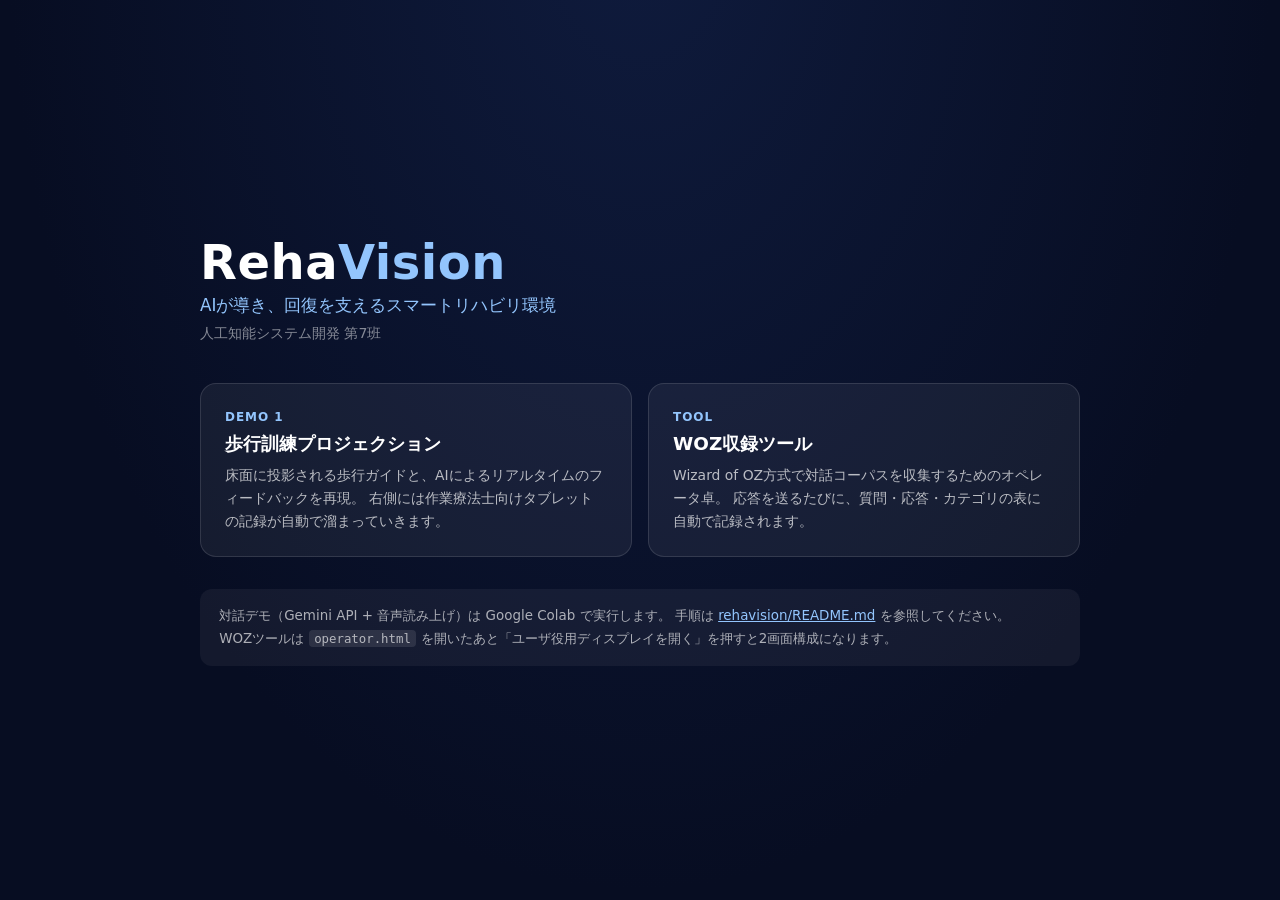
==== index.html @ bee62efb "GitHub Pages用のトップページを追加 デモをブラウザから直接開けるようにする。" ====
<!doctype html>
<html lang="ja">
<head>
<meta charset="utf-8" />
<meta name="viewport" content="width=device-width, initial-scale=1" />
<title>Rehavision — デモ一覧</title>
<style>
  :root {
    --navy: #0f1b3d;
    --navy-deep: #070d22;
    --blue: #3b82f6;
    --blue-light: #93c5fd;
    --ink: #0f172a;
    --muted: #64748b;
    --line: #e2e8f0;
  }
  * { box-sizing: border-box; }
  body {
    margin: 0;
    min-height: 100vh;
    background: radial-gradient(ellipse at 50% -10%, var(--navy) 0%, var(--navy-deep) 70%);
    color: #fff;
    font-family: "Hiragino Sans", "Yu Gothic UI", "Segoe UI", system-ui, sans-serif;
    display: flex;
    align-items: center;
    justify-content: center;
    padding: 2.5rem 1.5rem;
  }
  .wrap { width: min(880px, 100%); }
  h1 { font-size: clamp(2rem, 5vw, 3rem); font-weight: 800; margin: 0 0 0.3rem; letter-spacing: 0.01em; }
  h1 .accent { color: var(--blue-light); }
  .tagline { color: var(--blue-light); margin: 0 0 0.4rem; font-size: 1.05rem; }
  .team { color: rgba(255,255,255,0.5); margin: 0 0 2.5rem; font-size: 0.88rem; }
  .cards { display: grid; grid-template-columns: repeat(auto-fit, minmax(260px, 1fr)); gap: 1rem; }
  .card {
    display: block;
    background: rgba(255,255,255,0.06);
    border: 1px solid rgba(255,255,255,0.12);
    border-radius: 16px;
    padding: 1.4rem 1.5rem;
    text-decoration: none;
    color: inherit;
    transition: background 0.15s ease, transform 0.15s ease;
  }
  .card:hover { background: rgba(255,255,255,0.12); transform: translateY(-2px); }
  .card-label { font-size: 0.75rem; color: var(--blue-light); font-weight: 700; letter-spacing: 0.08em; }
  .card-title { font-size: 1.15rem; font-weight: 700; margin: 0.4rem 0 0.5rem; }
  .card-desc { font-size: 0.87rem; line-height: 1.65; color: rgba(255,255,255,0.7); margin: 0; }
  .note {
    margin-top: 2rem;
    padding: 1rem 1.2rem;
    border-radius: 12px;
    background: rgba(255,255,255,0.05);
    font-size: 0.84rem;
    line-height: 1.7;
    color: rgba(255,255,255,0.65);
  }
  .note a { color: var(--blue-light); }
  code {
    background: rgba(255,255,255,0.1);
    padding: 0.1rem 0.35rem;
    border-radius: 4px;
    font-size: 0.92em;
  }
</style>
</head>
<body>
  <div class="wrap">
    <h1>Reha<span class="accent">Vision</span></h1>
    <p class="tagline">AIが導き、回復を支えるスマートリハビリ環境</p>
    <p class="team">人工知能システム開発 第7班</p>

    <div class="cards">
      <a class="card" href="rehavision/demo-ui/">
        <span class="card-label">DEMO 1</span>
        <h2 class="card-title">歩行訓練プロジェクション</h2>
        <p class="card-desc">
          床面に投影される歩行ガイドと、AIによるリアルタイムのフィードバックを再現。
          右側には作業療法士向けタブレットの記録が自動で溜まっていきます。
        </p>
      </a>

      <a class="card" href="rehavision/woz-tool/operator.html">
        <span class="card-label">TOOL</span>
        <h2 class="card-title">WOZ収録ツール</h2>
        <p class="card-desc">
          Wizard of OZ方式で対話コーパスを収集するためのオペレータ卓。
          応答を送るたびに、質問・応答・カテゴリの表に自動で記録されます。
        </p>
      </a>
    </div>

    <div class="note">
      対話デモ（Gemini API + 音声読み上げ）は Google Colab で実行します。
      手順は <a href="https://github.com/taku629/AI_System_dev/tree/main/rehavision">rehavision/README.md</a> を参照してください。
      <br />
      WOZツールは <code>operator.html</code> を開いたあと「ユーザ役用ディスプレイを開く」を押すと2画面構成になります。
    </div>
  </div>
</body>
</html>
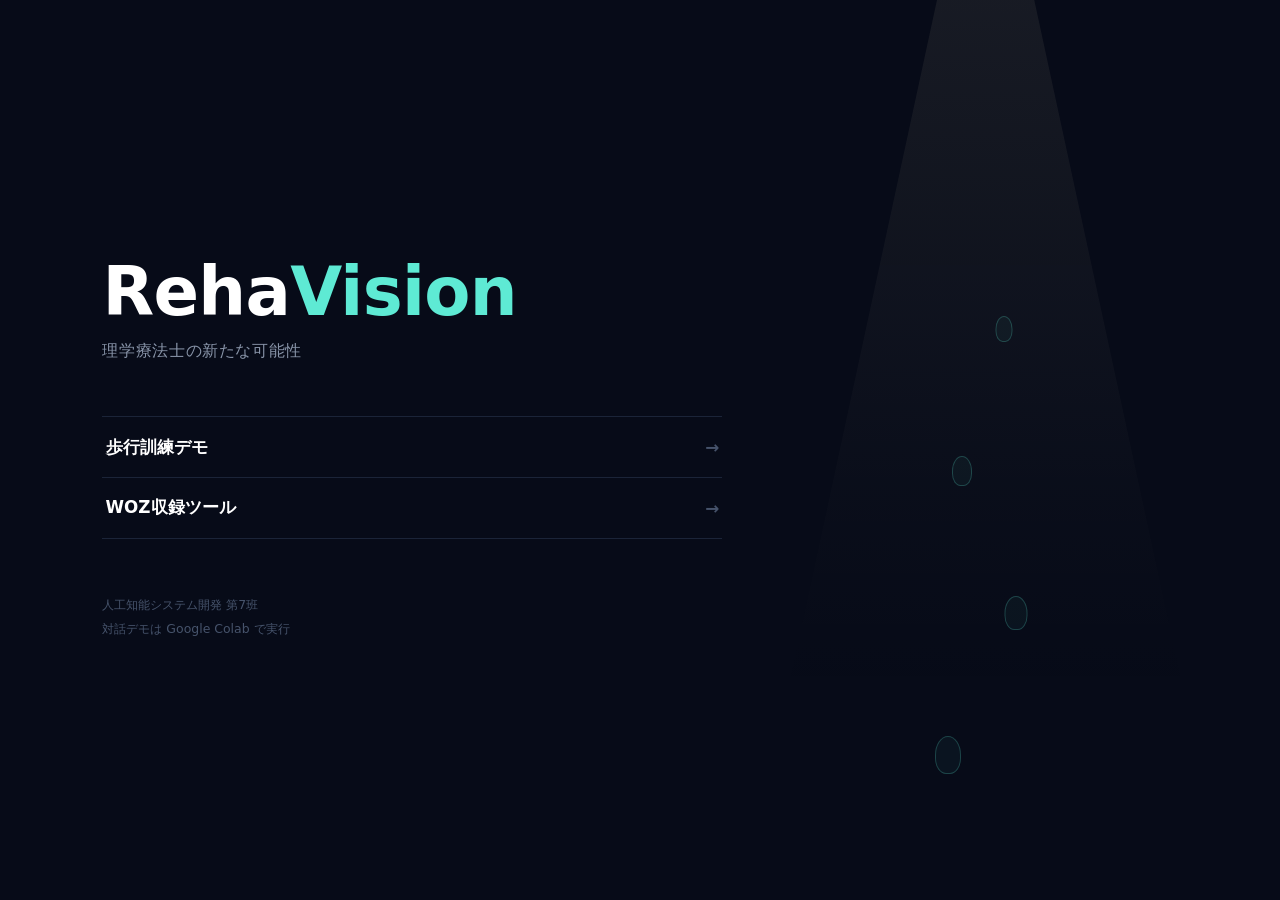
==== commit b54b5dcb: "トップページを簡素にする カードと説明文をやめ、タイトルとリンクだけの構成に変更。 背景にはデモと同じ床面投影を薄く敷いて繋がりを持たせる。" ====
--- a/index.html
+++ b/index.html
@@ -3,99 +3,111 @@
 <head>
 <meta charset="utf-8" />
 <meta name="viewport" content="width=device-width, initial-scale=1" />
-<title>Rehavision — デモ一覧</title>
+<title>RehaVision</title>
 <style>
-  :root {
-    --navy: #0f1b3d;
-    --navy-deep: #070d22;
-    --blue: #3b82f6;
-    --blue-light: #93c5fd;
-    --ink: #0f172a;
-    --muted: #64748b;
-    --line: #e2e8f0;
-  }
-  * { box-sizing: border-box; }
+  * { box-sizing: border-box; margin: 0; padding: 0; }
+
   body {
-    margin: 0;
     min-height: 100vh;
-    background: radial-gradient(ellipse at 50% -10%, var(--navy) 0%, var(--navy-deep) 70%);
+    background: #070b18;
     color: #fff;
     font-family: "Hiragino Sans", "Yu Gothic UI", "Segoe UI", system-ui, sans-serif;
     display: flex;
     align-items: center;
-    justify-content: center;
-    padding: 2.5rem 1.5rem;
+    padding: 6vh 8vw;
   }
-  .wrap { width: min(880px, 100%); }
-  h1 { font-size: clamp(2rem, 5vw, 3rem); font-weight: 800; margin: 0 0 0.3rem; letter-spacing: 0.01em; }
-  h1 .accent { color: var(--blue-light); }
-  .tagline { color: var(--blue-light); margin: 0 0 0.4rem; font-size: 1.05rem; }
-  .team { color: rgba(255,255,255,0.5); margin: 0 0 2.5rem; font-size: 0.88rem; }
-  .cards { display: grid; grid-template-columns: repeat(auto-fit, minmax(260px, 1fr)); gap: 1rem; }
-  .card {
-    display: block;
-    background: rgba(255,255,255,0.06);
-    border: 1px solid rgba(255,255,255,0.12);
-    border-radius: 16px;
-    padding: 1.4rem 1.5rem;
+
+  .wrap { width: min(620px, 100%); }
+
+  h1 {
+    font-size: clamp(2.6rem, 7vw, 4.2rem);
+    font-weight: 800;
+    letter-spacing: -.01em;
+    line-height: 1;
+  }
+  h1 span { color: #5eead4; }
+
+  .lead {
+    margin-top: .9rem;
+    font-size: .98rem;
+    color: #8894a8;
+    letter-spacing: .04em;
+  }
+
+  nav { margin-top: 3.4rem; }
+
+  a {
+    display: flex;
+    align-items: center;
+    justify-content: space-between;
+    padding: 1.15rem .2rem;
+    border-top: 1px solid #1b2438;
+    color: #fff;
     text-decoration: none;
-    color: inherit;
-    transition: background 0.15s ease, transform 0.15s ease;
+    font-size: 1.05rem;
+    font-weight: 600;
+    transition: color .15s ease, padding-left .15s ease;
   }
-  .card:hover { background: rgba(255,255,255,0.12); transform: translateY(-2px); }
-  .card-label { font-size: 0.75rem; color: var(--blue-light); font-weight: 700; letter-spacing: 0.08em; }
-  .card-title { font-size: 1.15rem; font-weight: 700; margin: 0.4rem 0 0.5rem; }
-  .card-desc { font-size: 0.87rem; line-height: 1.65; color: rgba(255,255,255,0.7); margin: 0; }
-  .note {
-    margin-top: 2rem;
-    padding: 1rem 1.2rem;
-    border-radius: 12px;
-    background: rgba(255,255,255,0.05);
-    font-size: 0.84rem;
-    line-height: 1.7;
-    color: rgba(255,255,255,0.65);
+  a:last-of-type { border-bottom: 1px solid #1b2438; }
+  a:hover { color: #5eead4; padding-left: .7rem; }
+
+  a::after {
+    content: "→";
+    color: #46536b;
+    transition: transform .15s ease, color .15s ease;
   }
-  .note a { color: var(--blue-light); }
-  code {
-    background: rgba(255,255,255,0.1);
-    padding: 0.1rem 0.35rem;
-    border-radius: 4px;
-    font-size: 0.92em;
+  a:hover::after { color: #5eead4; transform: translateX(5px); }
+
+  footer {
+    margin-top: 3.4rem;
+    font-size: .78rem;
+    color: #46536b;
+    line-height: 1.9;
   }
+
+  /* 背景：デモと同じ床面投影を薄く敷く */
+  .beam {
+    position: fixed;
+    right: 4vw;
+    top: 0;
+    width: 38vw;
+    height: 100%;
+    pointer-events: none;
+    background: linear-gradient(to bottom, rgba(247,233,196,.07), rgba(247,233,196,.015) 55%, transparent 78%);
+    clip-path: polygon(40% 0%, 60% 0%, 100% 100%, 0% 100%);
+  }
+
+  .beam i {
+    position: absolute;
+    left: 50%;
+    border-radius: 50% 50% 42% 42%;
+    border: 1px solid rgba(94,234,212,.22);
+    background: rgba(94,234,212,.04);
+  }
+  .beam i:nth-child(1) { bottom: 14%; width: 26px; height: 38px; transform: translateX(-50%) translateX(-38px); }
+  .beam i:nth-child(2) { bottom: 30%; width: 23px; height: 34px; transform: translateX(-50%) translateX(30px); }
+  .beam i:nth-child(3) { bottom: 46%; width: 20px; height: 30px; transform: translateX(-50%) translateX(-24px); }
+  .beam i:nth-child(4) { bottom: 62%; width: 17px; height: 26px; transform: translateX(-50%) translateX(18px); }
+
+  @media (max-width: 860px) { .beam { display: none; } }
 </style>
 </head>
 <body>
+  <div class="beam" aria-hidden="true"><i></i><i></i><i></i><i></i></div>
+
   <div class="wrap">
-    <h1>Reha<span class="accent">Vision</span></h1>
-    <p class="tagline">AIが導き、回復を支えるスマートリハビリ環境</p>
-    <p class="team">人工知能システム開発 第7班</p>
+    <h1>Reha<span>Vision</span></h1>
+    <p class="lead">理学療法士の新たな可能性</p>
 
-    <div class="cards">
-      <a class="card" href="rehavision/demo-ui/">
-        <span class="card-label">DEMO 1</span>
-        <h2 class="card-title">歩行訓練プロジェクション</h2>
-        <p class="card-desc">
-          床面に投影される歩行ガイドと、AIによるリアルタイムのフィードバックを再現。
-          右側には作業療法士向けタブレットの記録が自動で溜まっていきます。
-        </p>
-      </a>
+    <nav>
+      <a href="rehavision/demo-ui/">歩行訓練デモ</a>
+      <a href="rehavision/woz-tool/operator.html">WOZ収録ツール</a>
+    </nav>
 
-      <a class="card" href="rehavision/woz-tool/operator.html">
-        <span class="card-label">TOOL</span>
-        <h2 class="card-title">WOZ収録ツール</h2>
-        <p class="card-desc">
-          Wizard of OZ方式で対話コーパスを収集するためのオペレータ卓。
-          応答を送るたびに、質問・応答・カテゴリの表に自動で記録されます。
-        </p>
-      </a>
-    </div>
-
-    <div class="note">
-      対話デモ（Gemini API + 音声読み上げ）は Google Colab で実行します。
-      手順は <a href="https://github.com/taku629/AI_System_dev/tree/main/rehavision">rehavision/README.md</a> を参照してください。
-      <br />
-      WOZツールは <code>operator.html</code> を開いたあと「ユーザ役用ディスプレイを開く」を押すと2画面構成になります。
-    </div>
+    <footer>
+      人工知能システム開発 第7班<br />
+      対話デモは Google Colab で実行
+    </footer>
   </div>
 </body>
 </html>
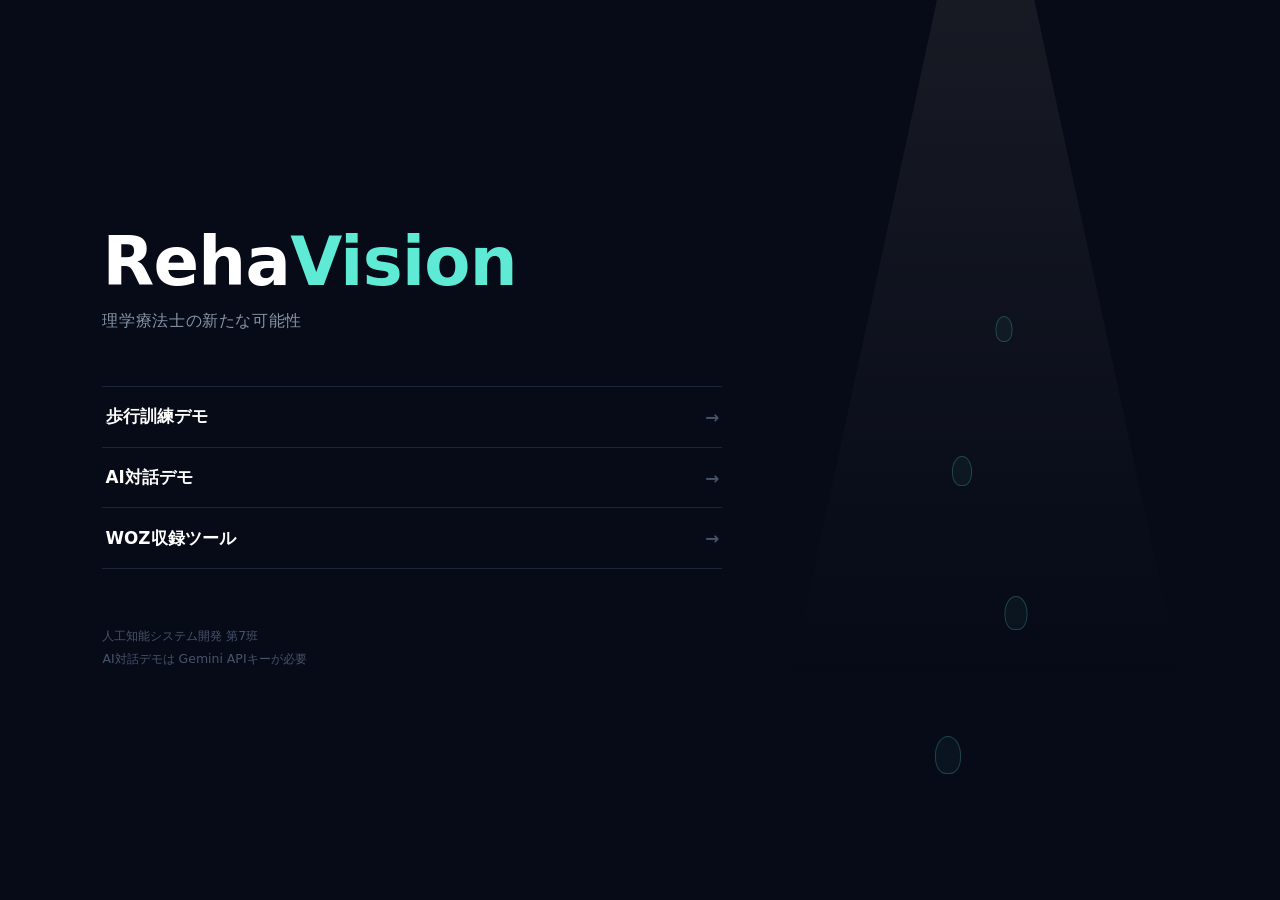
==== commit ebab1fb6: "サイト内で動くAI対話デモを追加する Colabを開かなくても、サイト上で質問から読み上げまで完結できるようにする。 発表時にタブを切り替える必要がなくなる。  - ブラウザからGemini APIを" ====
--- a/index.html
+++ b/index.html
@@ -101,12 +101,13 @@
 
     <nav>
       <a href="rehavision/demo-ui/">歩行訓練デモ</a>
+      <a href="rehavision/ai-demo/">AI対話デモ</a>
       <a href="rehavision/woz-tool/operator.html">WOZ収録ツール</a>
     </nav>
 
     <footer>
       人工知能システム開発 第7班<br />
-      対話デモは Google Colab で実行
+      AI対話デモは Gemini APIキーが必要
     </footer>
   </div>
 </body>
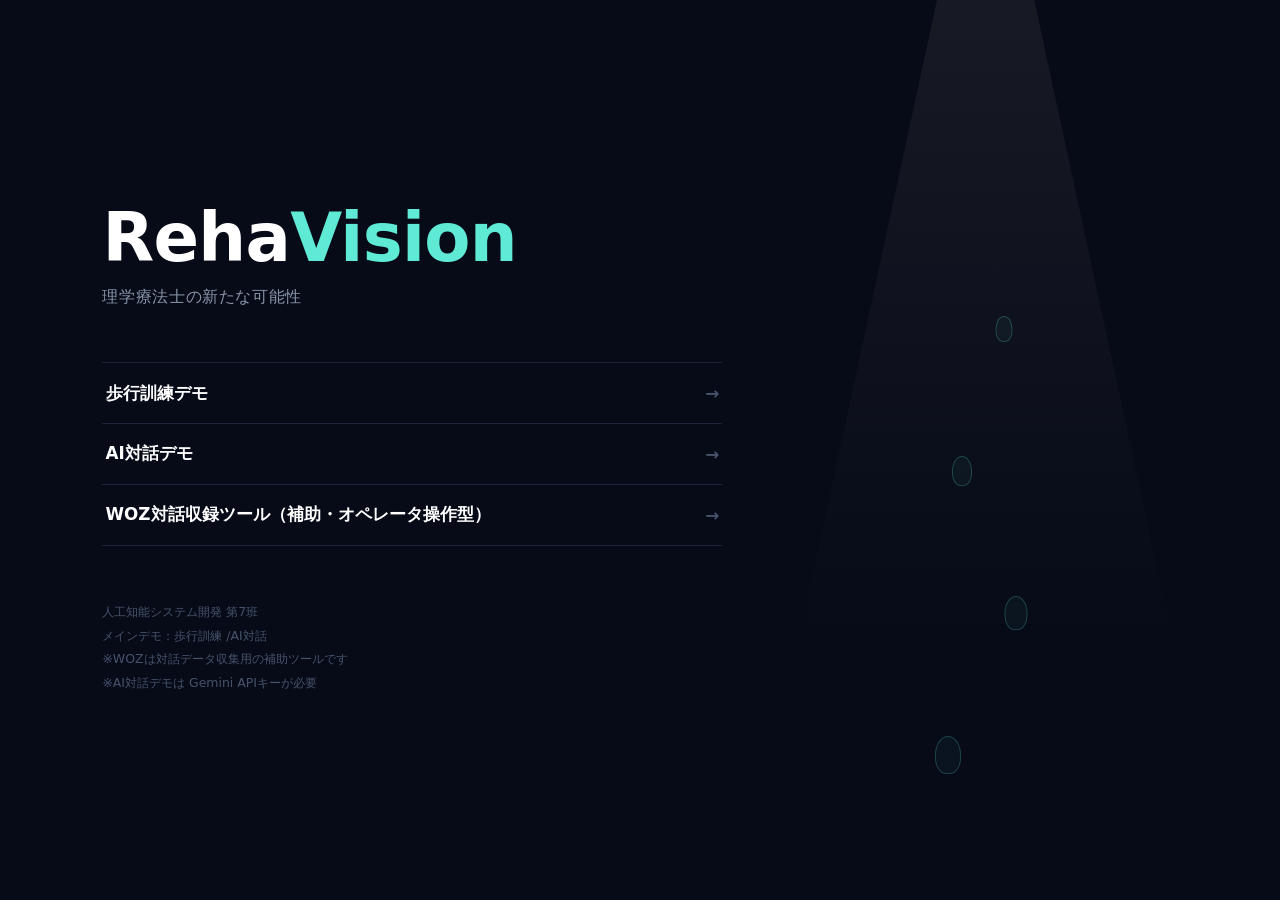
==== commit 2cedb331: "refactor: メインデモとWOZ補助ツールの役割を明確化" ====
--- a/index.html
+++ b/index.html
@@ -102,12 +102,16 @@
     <nav>
       <a href="rehavision/demo-ui/">歩行訓練デモ</a>
       <a href="rehavision/ai-demo/">AI対話デモ</a>
-      <a href="rehavision/woz-tool/operator.html">WOZ収録ツール</a>
+      <a href="rehavision/woz-tool/operator.html">
+              WOZ対話収録ツール（補助・オペレータ操作型）
+      </a>
     </nav>
 
     <footer>
       人工知能システム開発 第7班<br />
-      AI対話デモは Gemini APIキーが必要
+      メインデモ：歩行訓練 /AI対話<br />
+      ※WOZは対話データ収集用の補助ツールです<br />
+      ※AI対話デモは Gemini APIキーが必要
     </footer>
   </div>
 </body>
